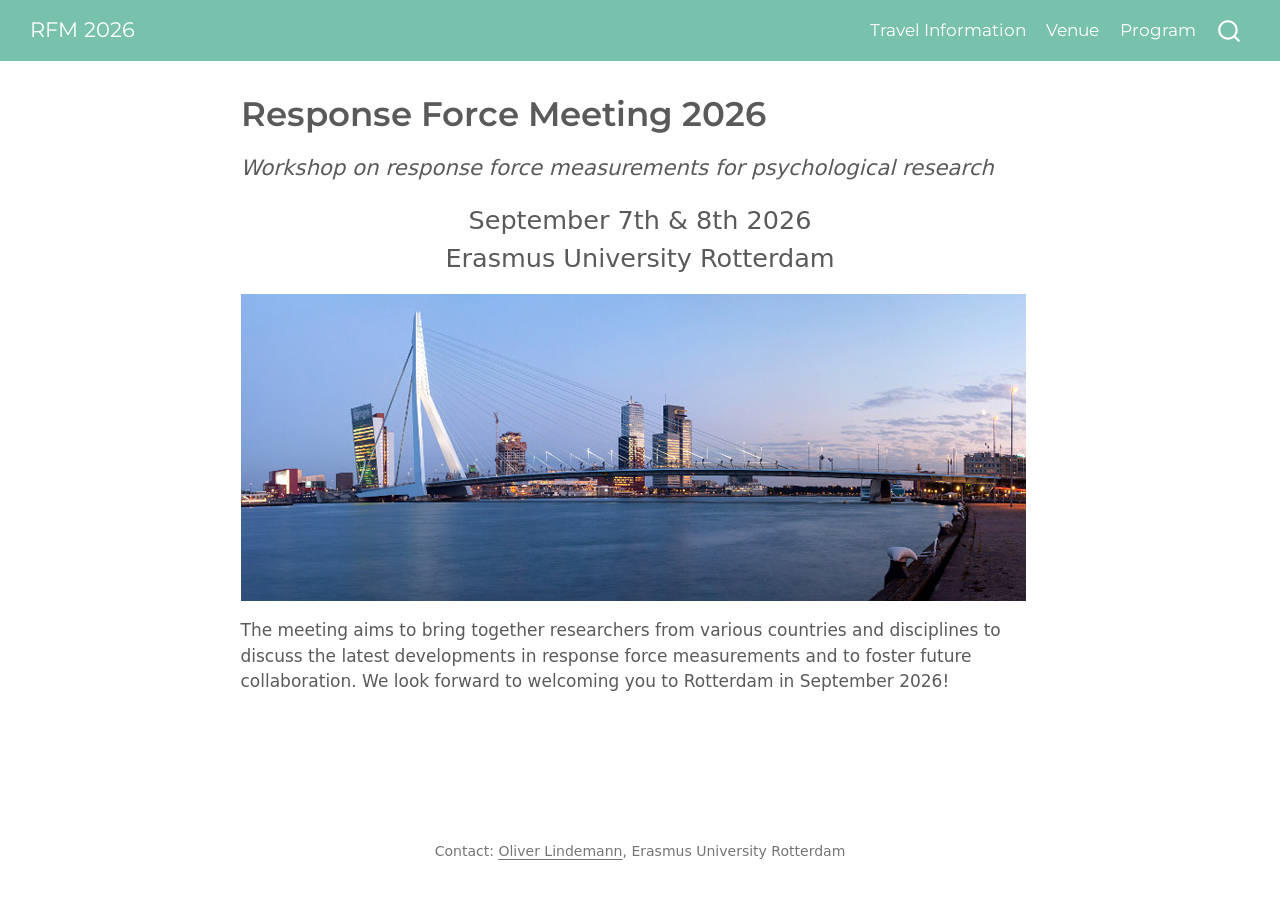
==== docs/index.html @ 226743e3 "travel info" ====
<!DOCTYPE html>
<html xmlns="http://www.w3.org/1999/xhtml" lang="en" xml:lang="en"><head>

<meta charset="utf-8">
<meta name="generator" content="quarto-1.9.36">

<meta name="viewport" content="width=device-width, initial-scale=1.0, user-scalable=yes">


<title>Home – RFM 2026</title>
<style>
/* Default styles provided by pandoc.
** See https://pandoc.org/MANUAL.html#variables-for-html for config info.
*/
code{white-space: pre-wrap;}
span.smallcaps{font-variant: small-caps;}
div.columns{display: flex; gap: min(4vw, 1.5em);}
div.column{flex: auto; overflow-x: auto;}
div.hanging-indent{margin-left: 1.5em; text-indent: -1.5em;}
ul.task-list{list-style: none;}
ul.task-list li input[type="checkbox"] {
  width: 0.8em;
  margin: 0 0.8em 0.2em -1em; /* quarto-specific, see https://github.com/quarto-dev/quarto-cli/issues/4556 */ 
  vertical-align: middle;
}
</style>


<script src="site_libs/quarto-nav/quarto-nav.js"></script>
<script src="site_libs/quarto-nav/headroom.min.js"></script>
<script src="site_libs/clipboard/clipboard.min.js"></script>
<script src="site_libs/quarto-search/autocomplete.umd.js"></script>
<script src="site_libs/quarto-search/fuse.min.js"></script>
<script src="site_libs/quarto-search/quarto-search.js"></script>
<meta name="quarto:offset" content="./">
<script src="site_libs/quarto-html/quarto.js" type="module"></script>
<script src="site_libs/quarto-html/tabsets/tabsets.js" type="module"></script>
<script src="site_libs/quarto-html/popper.min.js"></script>
<script src="site_libs/quarto-html/tippy.umd.min.js"></script>
<script src="site_libs/quarto-html/anchor.min.js"></script>
<link href="site_libs/quarto-html/tippy.css" rel="stylesheet">
<link href="site_libs/quarto-html/quarto-syntax-highlighting-845c23b38eaddc0f92fda52bfe77a8c8.css" rel="stylesheet" id="quarto-text-highlighting-styles">
<script src="site_libs/bootstrap/bootstrap.min.js"></script>
<link href="site_libs/bootstrap/bootstrap-icons.css" rel="stylesheet">
<link href="site_libs/bootstrap/bootstrap-209258432f336cc574c0f847bd0a7210.min.css" rel="stylesheet" append-hash="true" id="quarto-bootstrap" data-mode="light">
<script id="quarto-search-options" type="application/json">{
  "location": "navbar",
  "copy-button": false,
  "collapse-after": 3,
  "panel-placement": "end",
  "type": "overlay",
  "limit": 50,
  "keyboard-shortcut": [
    "f",
    "/",
    "s"
  ],
  "show-item-context": false,
  "language": {
    "search-no-results-text": "No results",
    "search-matching-documents-text": "matching documents",
    "search-copy-link-title": "Copy link to search",
    "search-hide-matches-text": "Hide additional matches",
    "search-more-match-text": "more match in this document",
    "search-more-matches-text": "more matches in this document",
    "search-clear-button-title": "Clear",
    "search-text-placeholder": "",
    "search-detached-cancel-button-title": "Cancel",
    "search-submit-button-title": "Submit",
    "search-label": "Search"
  }
}</script>


<link rel="stylesheet" href="styles.css">
</head>

<body class="nav-fixed fullcontent quarto-light">

<div id="quarto-search-results"></div>
  <header id="quarto-header" class="headroom fixed-top">
    <nav class="navbar navbar-expand-lg " data-bs-theme="dark">
      <div class="navbar-container container-fluid">
      <div class="navbar-brand-container mx-auto">
    <a class="navbar-brand" href="./index.html">
    <span class="navbar-title">RFM 2026</span>
    </a>
  </div>
            <div id="quarto-search" class="" title="Search"></div>
          <button class="navbar-toggler" type="button" data-bs-toggle="collapse" data-bs-target="#navbarCollapse" aria-controls="navbarCollapse" role="menu" aria-expanded="false" aria-label="Toggle navigation" onclick="if (window.quartoToggleHeadroom) { window.quartoToggleHeadroom(); }">
  <span class="navbar-toggler-icon"></span>
</button>
          <div class="collapse navbar-collapse" id="navbarCollapse">
            <ul class="navbar-nav navbar-nav-scroll ms-auto">
  <li class="nav-item">
    <a class="nav-link" href="./travelinfo.html"> 
<span class="menu-text">Travel Information</span></a>
  </li>  
  <li class="nav-item">
    <a class="nav-link" href="./venue.html"> 
<span class="menu-text">Venue</span></a>
  </li>  
  <li class="nav-item">
    <a class="nav-link" href="./program.html"> 
<span class="menu-text">Program</span></a>
  </li>  
</ul>
          </div> <!-- /navcollapse -->
            <div class="quarto-navbar-tools">
</div>
      </div> <!-- /container-fluid -->
    </nav>
</header>
<!-- content -->
<div id="quarto-content" class="quarto-container page-columns page-rows-contents page-layout-article page-navbar">
<!-- sidebar -->
<!-- margin-sidebar -->
    
<!-- main -->
<main class="content" id="quarto-document-content">

<header id="title-block-header" class="quarto-title-block default">
<div class="quarto-title">
<h1 class="title">Response Force Meeting 2026</h1>
</div>



<div class="quarto-title-meta">

    
  
    
  </div>
  


</header>


<div class="lead">
<p><em>Workshop on response force measurements for psychological research</em></p>
<div class="centering large">
<p><strong>September 7th &amp; 8th 2026</strong> <br> <strong>Erasmus University Rotterdam</strong></p>
</div>
</div>
<p><img src="img/rotterdam-wide.jpg" class="img-fluid"></p>
<p>The meeting aims to bring together researchers from various countries and disciplines to discuss the latest developments in response force measurements and to foster future collaboration. We look forward to welcoming you to Rotterdam in September 2026!</p>



</main> <!-- /main -->
<script id="quarto-html-after-body" type="application/javascript">
  window.document.addEventListener("DOMContentLoaded", function (event) {
    const icon = "";
    const anchorJS = new window.AnchorJS();
    anchorJS.options = {
      placement: 'right',
      icon: icon
    };
    anchorJS.add('.anchored');
    const isCodeAnnotation = (el) => {
      for (const clz of el.classList) {
        if (clz.startsWith('code-annotation-')) {                     
          return true;
        }
      }
      return false;
    }
    const onCopySuccess = function(e) {
      // button target
      const button = e.trigger;
      // don't keep focus
      button.blur();
      // flash "checked"
      button.classList.add('code-copy-button-checked');
      var currentTitle = button.getAttribute("title");
      button.setAttribute("title", "Copied!");
      let tooltip;
      if (window.bootstrap) {
        button.setAttribute("data-bs-toggle", "tooltip");
        button.setAttribute("data-bs-placement", "left");
        button.setAttribute("data-bs-title", "Copied!");
        tooltip = new bootstrap.Tooltip(button, 
          { trigger: "manual", 
            customClass: "code-copy-button-tooltip",
            offset: [0, -8]});
        tooltip.show();    
      }
      setTimeout(function() {
        if (tooltip) {
          tooltip.hide();
          button.removeAttribute("data-bs-title");
          button.removeAttribute("data-bs-toggle");
          button.removeAttribute("data-bs-placement");
        }
        button.setAttribute("title", currentTitle);
        button.classList.remove('code-copy-button-checked');
      }, 1000);
      // clear code selection
      e.clearSelection();
    }
    const getTextToCopy = function(trigger) {
      const outerScaffold = trigger.parentElement.cloneNode(true);
      const codeEl = outerScaffold.querySelector('code');
      for (const childEl of codeEl.children) {
        if (isCodeAnnotation(childEl)) {
          childEl.remove();
        }
      }
      return codeEl.innerText;
    }
    const clipboard = new window.ClipboardJS('.code-copy-button:not([data-in-quarto-modal])', {
      text: getTextToCopy
    });
    clipboard.on('success', onCopySuccess);
    if (window.document.getElementById('quarto-embedded-source-code-modal')) {
      const clipboardModal = new window.ClipboardJS('.code-copy-button[data-in-quarto-modal]', {
        text: getTextToCopy,
        container: window.document.getElementById('quarto-embedded-source-code-modal')
      });
      clipboardModal.on('success', onCopySuccess);
    }
      var localhostRegex = new RegExp(/^(?:http|https):\/\/localhost\:?[0-9]*\//);
      var mailtoRegex = new RegExp(/^mailto:/);
        var filterRegex = new RegExp('/' + window.location.host + '/');
      var isInternal = (href) => {
          return filterRegex.test(href) || localhostRegex.test(href) || mailtoRegex.test(href);
      }
      // Inspect non-navigation links and adorn them if external
     var links = window.document.querySelectorAll('a[href]:not(.nav-link):not(.navbar-brand):not(.toc-action):not(.sidebar-link):not(.sidebar-item-toggle):not(.pagination-link):not(.no-external):not([aria-hidden]):not(.dropdown-item):not(.quarto-navigation-tool):not(.about-link)');
      for (var i=0; i<links.length; i++) {
        const link = links[i];
        if (!isInternal(link.href)) {
          // undo the damage that might have been done by quarto-nav.js in the case of
          // links that we want to consider external
          if (link.dataset.originalHref !== undefined) {
            link.href = link.dataset.originalHref;
          }
        }
      }
    function tippyHover(el, contentFn, onTriggerFn, onUntriggerFn) {
      const config = {
        allowHTML: true,
        maxWidth: 500,
        delay: 100,
        arrow: false,
        appendTo: function(el) {
            return el.parentElement;
        },
        interactive: true,
        interactiveBorder: 10,
        theme: 'quarto',
        placement: 'bottom-start',
      };
      if (contentFn) {
        config.content = contentFn;
      }
      if (onTriggerFn) {
        config.onTrigger = onTriggerFn;
      }
      if (onUntriggerFn) {
        config.onUntrigger = onUntriggerFn;
      }
      window.tippy(el, config); 
    }
    const noterefs = window.document.querySelectorAll('a[role="doc-noteref"]');
    for (var i=0; i<noterefs.length; i++) {
      const ref = noterefs[i];
      tippyHover(ref, function() {
        // use id or data attribute instead here
        let href = ref.getAttribute('data-footnote-href') || ref.getAttribute('href');
        try { href = new URL(href).hash; } catch {}
        const id = href.replace(/^#\/?/, "");
        const note = window.document.getElementById(id);
        if (note) {
          return note.innerHTML;
        } else {
          return "";
        }
      });
    }
    const xrefs = window.document.querySelectorAll('a.quarto-xref');
    const processXRef = (id, note) => {
      // Strip column container classes
      const stripColumnClz = (el) => {
        el.classList.remove("page-full", "page-columns");
        if (el.children) {
          for (const child of el.children) {
            stripColumnClz(child);
          }
        }
      }
      stripColumnClz(note)
      if (id === null || id.startsWith('sec-')) {
        // Special case sections, only their first couple elements
        const container = document.createElement("div");
        if (note.children && note.children.length > 2) {
          container.appendChild(note.children[0].cloneNode(true));
          for (let i = 1; i < note.children.length; i++) {
            const child = note.children[i];
            if (child.tagName === "P" && child.innerText === "") {
              continue;
            } else {
              container.appendChild(child.cloneNode(true));
              break;
            }
          }
          if (window.Quarto?.typesetMath) {
            window.Quarto.typesetMath(container);
          }
          return container.innerHTML
        } else {
          if (window.Quarto?.typesetMath) {
            window.Quarto.typesetMath(note);
          }
          return note.innerHTML;
        }
      } else {
        // Remove any anchor links if they are present
        const anchorLink = note.querySelector('a.anchorjs-link');
        if (anchorLink) {
          anchorLink.remove();
        }
        if (window.Quarto?.typesetMath) {
          window.Quarto.typesetMath(note);
        }
        if (note.classList.contains("callout")) {
          return note.outerHTML;
        } else {
          return note.innerHTML;
        }
      }
    }
    for (var i=0; i<xrefs.length; i++) {
      const xref = xrefs[i];
      tippyHover(xref, undefined, function(instance) {
        instance.disable();
        let url = xref.getAttribute('href');
        let hash = undefined; 
        if (url.startsWith('#')) {
          hash = url;
        } else {
          try { hash = new URL(url).hash; } catch {}
        }
        if (hash) {
          const id = hash.replace(/^#\/?/, "");
          const note = window.document.getElementById(id);
          if (note !== null) {
            try {
              const html = processXRef(id, note.cloneNode(true));
              instance.setContent(html);
            } finally {
              instance.enable();
              instance.show();
            }
          } else {
            // See if we can fetch this
            fetch(url.split('#')[0])
            .then(res => res.text())
            .then(html => {
              const parser = new DOMParser();
              const htmlDoc = parser.parseFromString(html, "text/html");
              const note = htmlDoc.getElementById(id);
              if (note !== null) {
                const html = processXRef(id, note);
                instance.setContent(html);
              } 
            }).finally(() => {
              instance.enable();
              instance.show();
            });
          }
        } else {
          // See if we can fetch a full url (with no hash to target)
          // This is a special case and we should probably do some content thinning / targeting
          fetch(url)
          .then(res => res.text())
          .then(html => {
            const parser = new DOMParser();
            const htmlDoc = parser.parseFromString(html, "text/html");
            const note = htmlDoc.querySelector('main.content');
            if (note !== null) {
              // This should only happen for chapter cross references
              // (since there is no id in the URL)
              // remove the first header
              if (note.children.length > 0 && note.children[0].tagName === "HEADER") {
                note.children[0].remove();
              }
              const html = processXRef(null, note);
              instance.setContent(html);
            } 
          }).finally(() => {
            instance.enable();
            instance.show();
          });
        }
      }, function(instance) {
      });
    }
        let selectedAnnoteEl;
        const selectorForAnnotation = ( cell, annotation) => {
          let cellAttr = 'data-code-cell="' + cell + '"';
          let lineAttr = 'data-code-annotation="' +  annotation + '"';
          const selector = 'span[' + cellAttr + '][' + lineAttr + ']';
          return selector;
        }
        const selectCodeLines = (annoteEl) => {
          const doc = window.document;
          const targetCell = annoteEl.getAttribute("data-target-cell");
          const targetAnnotation = annoteEl.getAttribute("data-target-annotation");
          const annoteSpan = window.document.querySelector(selectorForAnnotation(targetCell, targetAnnotation));
          const lines = annoteSpan.getAttribute("data-code-lines").split(",");
          const lineIds = lines.map((line) => {
            return targetCell + "-" + line;
          })
          let top = null;
          let height = null;
          let parent = null;
          if (lineIds.length > 0) {
              //compute the position of the single el (top and bottom and make a div)
              const el = window.document.getElementById(lineIds[0]);
              top = el.offsetTop;
              height = el.offsetHeight;
              parent = el.parentElement.parentElement;
            if (lineIds.length > 1) {
              const lastEl = window.document.getElementById(lineIds[lineIds.length - 1]);
              const bottom = lastEl.offsetTop + lastEl.offsetHeight;
              height = bottom - top;
            }
            if (top !== null && height !== null && parent !== null) {
              // cook up a div (if necessary) and position it 
              let div = window.document.getElementById("code-annotation-line-highlight");
              if (div === null) {
                div = window.document.createElement("div");
                div.setAttribute("id", "code-annotation-line-highlight");
                div.style.position = 'absolute';
                parent.appendChild(div);
              }
              div.style.top = top - 2 + "px";
              div.style.height = height + 4 + "px";
              div.style.left = 0;
              let gutterDiv = window.document.getElementById("code-annotation-line-highlight-gutter");
              if (gutterDiv === null) {
                gutterDiv = window.document.createElement("div");
                gutterDiv.setAttribute("id", "code-annotation-line-highlight-gutter");
                gutterDiv.style.position = 'absolute';
                const codeCell = window.document.getElementById(targetCell);
                const gutter = codeCell.querySelector('.code-annotation-gutter');
                gutter.appendChild(gutterDiv);
              }
              gutterDiv.style.top = top - 2 + "px";
              gutterDiv.style.height = height + 4 + "px";
            }
            selectedAnnoteEl = annoteEl;
          }
        };
        const unselectCodeLines = () => {
          const elementsIds = ["code-annotation-line-highlight", "code-annotation-line-highlight-gutter"];
          elementsIds.forEach((elId) => {
            const div = window.document.getElementById(elId);
            if (div) {
              div.remove();
            }
          });
          selectedAnnoteEl = undefined;
        };
          // Handle positioning of the toggle
      window.addEventListener(
        "resize",
        throttle(() => {
          elRect = undefined;
          if (selectedAnnoteEl) {
            selectCodeLines(selectedAnnoteEl);
          }
        }, 10)
      );
      function throttle(fn, ms) {
      let throttle = false;
      let timer;
        return (...args) => {
          if(!throttle) { // first call gets through
              fn.apply(this, args);
              throttle = true;
          } else { // all the others get throttled
              if(timer) clearTimeout(timer); // cancel #2
              timer = setTimeout(() => {
                fn.apply(this, args);
                timer = throttle = false;
              }, ms);
          }
        };
      }
        // Attach click handler to the DT
        const annoteDls = window.document.querySelectorAll('dt[data-target-cell]');
        for (const annoteDlNode of annoteDls) {
          annoteDlNode.addEventListener('click', (event) => {
            const clickedEl = event.target;
            if (clickedEl !== selectedAnnoteEl) {
              unselectCodeLines();
              const activeEl = window.document.querySelector('dt[data-target-cell].code-annotation-active');
              if (activeEl) {
                activeEl.classList.remove('code-annotation-active');
              }
              selectCodeLines(clickedEl);
              clickedEl.classList.add('code-annotation-active');
            } else {
              // Unselect the line
              unselectCodeLines();
              clickedEl.classList.remove('code-annotation-active');
            }
          });
        }
    const findCites = (el) => {
      const parentEl = el.parentElement;
      if (parentEl) {
        const cites = parentEl.dataset.cites;
        if (cites) {
          return {
            el,
            cites: cites.split(' ')
          };
        } else {
          return findCites(el.parentElement)
        }
      } else {
        return undefined;
      }
    };
    var bibliorefs = window.document.querySelectorAll('a[role="doc-biblioref"]');
    for (var i=0; i<bibliorefs.length; i++) {
      const ref = bibliorefs[i];
      const citeInfo = findCites(ref);
      if (citeInfo) {
        tippyHover(citeInfo.el, function() {
          var popup = window.document.createElement('div');
          citeInfo.cites.forEach(function(cite) {
            var citeDiv = window.document.createElement('div');
            citeDiv.classList.add('hanging-indent');
            citeDiv.classList.add('csl-entry');
            var biblioDiv = window.document.getElementById('ref-' + cite);
            if (biblioDiv) {
              citeDiv.innerHTML = biblioDiv.innerHTML;
            }
            popup.appendChild(citeDiv);
          });
          return popup.innerHTML;
        });
      }
    }
  });
  </script>
</div> <!-- /content -->
<footer class="footer">
  <div class="nav-footer">
    <div class="nav-footer-left">
      &nbsp;
    </div>   
    <div class="nav-footer-center">
<p>Contact: <a href="https://www.eur.nl/essb/people/oliver-lindemann">Oliver Lindemann</a>, Erasmus University Rotterdam</p>
</div>
    <div class="nav-footer-right">
      &nbsp;
    </div>
  </div>
</footer>




</body></html>
---- docs/site_libs/quarto-html/tippy.css ----
.tippy-box[data-animation=fade][data-state=hidden]{opacity:0}[data-tippy-root]{max-width:calc(100vw - 10px)}.tippy-box{position:relative;background-color:#333;color:#fff;border-radius:4px;font-size:14px;line-height:1.4;white-space:normal;outline:0;transition-property:transform,visibility,opacity}.tippy-box[data-placement^=top]>.tippy-arrow{bottom:0}.tippy-box[data-placement^=top]>.tippy-arrow:before{bottom:-7px;left:0;border-width:8px 8px 0;border-top-color:initial;transform-origin:center top}.tippy-box[data-placement^=bottom]>.tippy-arrow{top:0}.tippy-box[data-placement^=bottom]>.tippy-arrow:before{top:-7px;left:0;border-width:0 8px 8px;border-bottom-color:initial;transform-origin:center bottom}.tippy-box[data-placement^=left]>.tippy-arrow{right:0}.tippy-box[data-placement^=left]>.tippy-arrow:before{border-width:8px 0 8px 8px;border-left-color:initial;right:-7px;transform-origin:center left}.tippy-box[data-placement^=right]>.tippy-arrow{left:0}.tippy-box[data-placement^=right]>.tippy-arrow:before{left:-7px;border-width:8px 8px 8px 0;border-right-color:initial;transform-origin:center right}.tippy-box[data-inertia][data-state=visible]{transition-timing-function:cubic-bezier(.54,1.5,.38,1.11)}.tippy-arrow{width:16px;height:16px;color:#333}.tippy-arrow:before{content:"";position:absolute;border-color:transparent;border-style:solid}.tippy-content{position:relative;padding:5px 9px;z-index:1}
---- docs/site_libs/quarto-html/quarto-syntax-highlighting-845c23b38eaddc0f92fda52bfe77a8c8.css ----
/* quarto syntax highlight colors */
:root {
  --quarto-hl-ot-color: #003B4F;
  --quarto-hl-at-color: #657422;
  --quarto-hl-ss-color: #20794D;
  --quarto-hl-an-color: #5E5E5E;
  --quarto-hl-fu-color: #4758AB;
  --quarto-hl-st-color: #20794D;
  --quarto-hl-cf-color: #003B4F;
  --quarto-hl-op-color: #5E5E5E;
  --quarto-hl-er-color: #AD0000;
  --quarto-hl-bn-color: #AD0000;
  --quarto-hl-al-color: #AD0000;
  --quarto-hl-va-color: #111111;
  --quarto-hl-bu-color: inherit;
  --quarto-hl-ex-color: inherit;
  --quarto-hl-pp-color: #AD0000;
  --quarto-hl-in-color: #5E5E5E;
  --quarto-hl-vs-color: #20794D;
  --quarto-hl-wa-color: #5E5E5E;
  --quarto-hl-do-color: #5E5E5E;
  --quarto-hl-im-color: #00769E;
  --quarto-hl-ch-color: #20794D;
  --quarto-hl-dt-color: #AD0000;
  --quarto-hl-fl-color: #AD0000;
  --quarto-hl-co-color: #5E5E5E;
  --quarto-hl-cv-color: #5E5E5E;
  --quarto-hl-cn-color: #8f5902;
  --quarto-hl-sc-color: #5E5E5E;
  --quarto-hl-dv-color: #AD0000;
  --quarto-hl-kw-color: #003B4F;
}

/* other quarto variables */
:root {
  --quarto-font-monospace: SFMono-Regular, Menlo, Monaco, Consolas, "Liberation Mono", "Courier New", monospace;
}

/* syntax highlight based on Pandoc's rules */
pre > code.sourceCode > span {
  color: #003B4F;
}

code.sourceCode > span {
  color: #003B4F;
}

div.sourceCode,
div.sourceCode pre.sourceCode {
  color: #003B4F;
}

/* Normal */
code span {
  color: #003B4F;
}

/* Alert */
code span.al {
  color: #AD0000;
  font-style: inherit;
}

/* Annotation */
code span.an {
  color: #5E5E5E;
  font-style: inherit;
}

/* Attribute */
code span.at {
  color: #657422;
  font-style: inherit;
}

/* BaseN */
code span.bn {
  color: #AD0000;
  font-style: inherit;
}

/* BuiltIn */
code span.bu {
  font-style: inherit;
}

/* ControlFlow */
code span.cf {
  color: #003B4F;
  font-weight: bold;
  font-style: inherit;
}

/* Char */
code span.ch {
  color: #20794D;
  font-style: inherit;
}

/* Constant */
code span.cn {
  color: #8f5902;
  font-style: inherit;
}

/* Comment */
code span.co {
  color: #5E5E5E;
  font-style: inherit;
}

/* CommentVar */
code span.cv {
  color: #5E5E5E;
  font-style: italic;
}

/* Documentation */
code span.do {
  color: #5E5E5E;
  font-style: italic;
}

/* DataType */
code span.dt {
  color: #AD0000;
  font-style: inherit;
}

/* DecVal */
code span.dv {
  color: #AD0000;
  font-style: inherit;
}

/* Error */
code span.er {
  color: #AD0000;
  font-style: inherit;
}

/* Extension */
code span.ex {
  font-style: inherit;
}

/* Float */
code span.fl {
  color: #AD0000;
  font-style: inherit;
}

/* Function */
code span.fu {
  color: #4758AB;
  font-style: inherit;
}

/* Import */
code span.im {
  color: #00769E;
  font-style: inherit;
}

/* Information */
code span.in {
  color: #5E5E5E;
  font-style: inherit;
}

/* Keyword */
code span.kw {
  color: #003B4F;
  font-weight: bold;
  font-style: inherit;
}

/* Operator */
code span.op {
  color: #5E5E5E;
  font-style: inherit;
}

/* Other */
code span.ot {
  color: #003B4F;
  font-style: inherit;
}

/* Preprocessor */
code span.pp {
  color: #AD0000;
  font-style: inherit;
}

/* SpecialChar */
code span.sc {
  color: #5E5E5E;
  font-style: inherit;
}

/* SpecialString */
code span.ss {
  color: #20794D;
  font-style: inherit;
}

/* String */
code span.st {
  color: #20794D;
  font-style: inherit;
}

/* Variable */
code span.va {
  color: #111111;
  font-style: inherit;
}

/* VerbatimString */
code span.vs {
  color: #20794D;
  font-style: inherit;
}

/* Warning */
code span.wa {
  color: #5E5E5E;
  font-style: italic;
}

.prevent-inlining {
  content: "</";
}

/*# sourceMappingURL=ac89f0bb514bba72461919f78549e31c.css.map */
---- docs/styles.css ----
/* css styles */
.hero {
  width: 67%;
  max-height: 400px;
  margin-left: auto;
  margin-right: auto;
  display: block;
  padding-top: 20px;
  padding-bottom: 20px;
}

.quarto-about-jolla p.subtitle {
 text-align: center;
}

.card-other-values {
  margin-bottom: 0;
}

.quarto-grid-item .card-other-values tr > td:first-of-type {
    font-weight: 600;
    padding-right: 0;
    padding-left: 0;
    vertical-align: top;
    width: 50%;
}

.pub-list a.btn {
  font-size: 80%;
  border-radius: 4px;
  border: 1px solid black;
  margin-top: 0.5rem;
  margin-bottom: 1.5rem;
  margin-right: 0.2rem;
  padding-left: 0.5rem;
  padding-right: 0.5rem;
  padding-top: 0.25rem;
  padding-bottom: 0.25rem;
}

iframe.slide-deck {
  border: 3px solid #dee2e6;
  width: 100%;
  height: 475px;
}


.centering {
  text-align: center;
}

.tiny  {font-size: 0.5em;}
.scriptsize  {font-size: 0.7em;}
.footnotesize  {font-size: 0.8em;}
.small {font-size: 0.9em}
.normalsize  {font-size: 1em;}
.large  {font-size: 1.2em;}
.Large  {font-size: 1.44em;}
.LARGE  {font-size: 1.728em;}
.huge  {font-size: 2.074em;}
.Huge {font-size: 2.488em;}
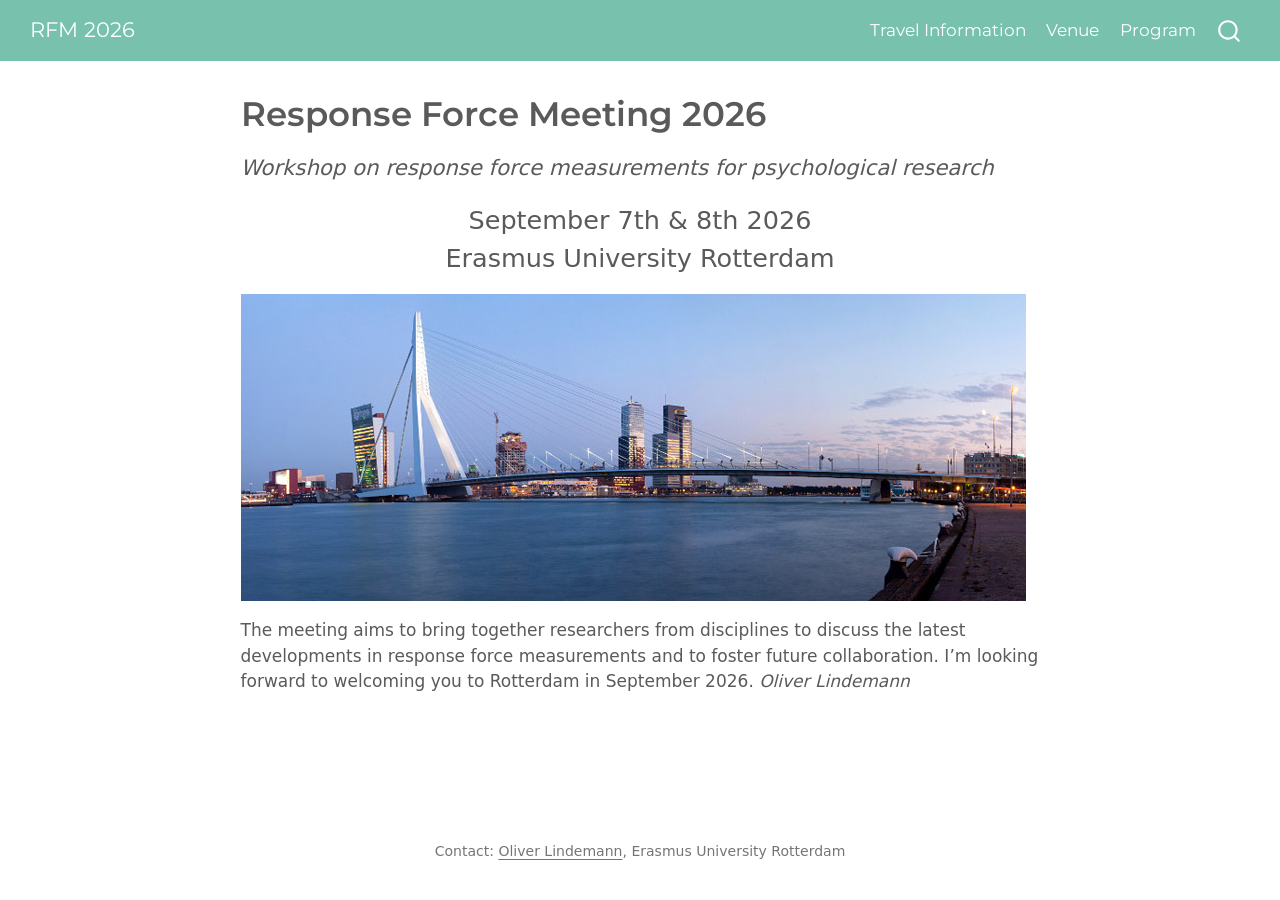
==== commit 77bd2f1e: "Update website" ====
--- a/docs/index.html
+++ b/docs/index.html
@@ -2,7 +2,7 @@
 <html xmlns="http://www.w3.org/1999/xhtml" lang="en" xml:lang="en"><head>
 
 <meta charset="utf-8">
-<meta name="generator" content="quarto-1.9.36">
+<meta name="generator" content="quarto-1.9.37">
 
 <meta name="viewport" content="width=device-width, initial-scale=1.0, user-scalable=yes">
 
@@ -39,7 +39,7 @@
 <script src="site_libs/quarto-html/tippy.umd.min.js"></script>
 <script src="site_libs/quarto-html/anchor.min.js"></script>
 <link href="site_libs/quarto-html/tippy.css" rel="stylesheet">
-<link href="site_libs/quarto-html/quarto-syntax-highlighting-845c23b38eaddc0f92fda52bfe77a8c8.css" rel="stylesheet" id="quarto-text-highlighting-styles">
+<link href="site_libs/quarto-html/quarto-syntax-highlighting-7f8f88aac4f3542376d5c11b86a4c14d.css" rel="stylesheet" id="quarto-text-highlighting-styles">
 <script src="site_libs/bootstrap/bootstrap.min.js"></script>
 <link href="site_libs/bootstrap/bootstrap-icons.css" rel="stylesheet">
 <link href="site_libs/bootstrap/bootstrap-209258432f336cc574c0f847bd0a7210.min.css" rel="stylesheet" append-hash="true" id="quarto-bootstrap" data-mode="light">
@@ -145,7 +145,7 @@
 </div>
 </div>
 <p><img src="img/rotterdam-wide.jpg" class="img-fluid"></p>
-<p>The meeting aims to bring together researchers from various countries and disciplines to discuss the latest developments in response force measurements and to foster future collaboration. We look forward to welcoming you to Rotterdam in September 2026!</p>
+<p>The meeting aims to bring together researchers from disciplines to discuss the latest developments in response force measurements and to foster future collaboration. I’m looking forward to welcoming you to Rotterdam in September 2026. <em>Oliver Lindemann</em></p>
 
 
 
--- a/docs/site_libs/quarto-html/quarto-syntax-highlighting-7f8f88aac4f3542376d5c11b86a4c14d.css
+++ b/docs/site_libs/quarto-html/quarto-syntax-highlighting-7f8f88aac4f3542376d5c11b86a4c14d.css
@@ -0,0 +1,236 @@
+/* quarto syntax highlight colors */
+:root {
+  --quarto-hl-ot-color: #003B4F;
+  --quarto-hl-at-color: #657422;
+  --quarto-hl-ss-color: #20794D;
+  --quarto-hl-an-color: #5E5E5E;
+  --quarto-hl-fu-color: #4758AB;
+  --quarto-hl-st-color: #20794D;
+  --quarto-hl-cf-color: #003B4F;
+  --quarto-hl-op-color: #5E5E5E;
+  --quarto-hl-er-color: #AD0000;
+  --quarto-hl-bn-color: #AD0000;
+  --quarto-hl-al-color: #AD0000;
+  --quarto-hl-va-color: #111111;
+  --quarto-hl-bu-color: inherit;
+  --quarto-hl-ex-color: inherit;
+  --quarto-hl-pp-color: #AD0000;
+  --quarto-hl-in-color: #5E5E5E;
+  --quarto-hl-vs-color: #20794D;
+  --quarto-hl-wa-color: #5E5E5E;
+  --quarto-hl-do-color: #5E5E5E;
+  --quarto-hl-im-color: #00769E;
+  --quarto-hl-ch-color: #20794D;
+  --quarto-hl-dt-color: #AD0000;
+  --quarto-hl-fl-color: #AD0000;
+  --quarto-hl-co-color: #5E5E5E;
+  --quarto-hl-cv-color: #5E5E5E;
+  --quarto-hl-cn-color: #8f5902;
+  --quarto-hl-sc-color: #5E5E5E;
+  --quarto-hl-dv-color: #AD0000;
+  --quarto-hl-kw-color: #003B4F;
+}
+
+/* other quarto variables */
+:root {
+  --quarto-font-monospace: SFMono-Regular, Menlo, Monaco, Consolas, "Liberation Mono", "Courier New", monospace;
+}
+
+/* syntax highlight based on Pandoc's rules */
+pre > code.sourceCode > span {
+  color: #003B4F;
+}
+
+code.sourceCode > span {
+  color: #003B4F;
+}
+
+div.sourceCode,
+div.sourceCode pre.sourceCode {
+  color: #003B4F;
+}
+
+/* Normal */
+code span {
+  color: #003B4F;
+}
+
+/* Alert */
+code span.al {
+  color: #AD0000;
+  font-style: inherit;
+}
+
+/* Annotation */
+code span.an {
+  color: #5E5E5E;
+  font-style: inherit;
+}
+
+/* Attribute */
+code span.at {
+  color: #657422;
+  font-style: inherit;
+}
+
+/* BaseN */
+code span.bn {
+  color: #AD0000;
+  font-style: inherit;
+}
+
+/* BuiltIn */
+code span.bu {
+  font-style: inherit;
+}
+
+/* ControlFlow */
+code span.cf {
+  color: #003B4F;
+  font-weight: bold;
+  font-style: inherit;
+}
+
+/* Char */
+code span.ch {
+  color: #20794D;
+  font-style: inherit;
+}
+
+/* Constant */
+code span.cn {
+  color: #8f5902;
+  font-style: inherit;
+}
+
+/* Comment */
+code span.co {
+  color: #5E5E5E;
+  font-style: inherit;
+}
+
+/* CommentVar */
+code span.cv {
+  color: #5E5E5E;
+  font-style: italic;
+}
+
+/* Documentation */
+code span.do {
+  color: #5E5E5E;
+  font-style: italic;
+}
+
+/* DataType */
+code span.dt {
+  color: #AD0000;
+  font-style: inherit;
+}
+
+/* DecVal */
+code span.dv {
+  color: #AD0000;
+  font-style: inherit;
+}
+
+/* Error */
+code span.er {
+  color: #AD0000;
+  font-style: inherit;
+}
+
+/* Extension */
+code span.ex {
+  font-style: inherit;
+}
+
+/* Float */
+code span.fl {
+  color: #AD0000;
+  font-style: inherit;
+}
+
+/* Function */
+code span.fu {
+  color: #4758AB;
+  font-style: inherit;
+}
+
+/* Import */
+code span.im {
+  color: #00769E;
+  font-style: inherit;
+}
+
+/* Information */
+code span.in {
+  color: #5E5E5E;
+  font-style: inherit;
+}
+
+/* Keyword */
+code span.kw {
+  color: #003B4F;
+  font-weight: bold;
+  font-style: inherit;
+}
+
+/* Operator */
+code span.op {
+  color: #5E5E5E;
+  font-style: inherit;
+}
+
+/* Other */
+code span.ot {
+  color: #003B4F;
+  font-style: inherit;
+}
+
+/* Preprocessor */
+code span.pp {
+  color: #AD0000;
+  font-style: inherit;
+}
+
+/* SpecialChar */
+code span.sc {
+  color: #5E5E5E;
+  font-style: inherit;
+}
+
+/* SpecialString */
+code span.ss {
+  color: #20794D;
+  font-style: inherit;
+}
+
+/* String */
+code span.st {
+  color: #20794D;
+  font-style: inherit;
+}
+
+/* Variable */
+code span.va {
+  color: #111111;
+  font-style: inherit;
+}
+
+/* VerbatimString */
+code span.vs {
+  color: #20794D;
+  font-style: inherit;
+}
+
+/* Warning */
+code span.wa {
+  color: #5E5E5E;
+  font-style: italic;
+}
+
+.prevent-inlining {
+  content: "</";
+}
+
+/*# sourceMappingURL=789ad8cd35626ba772517505b42a116e.css.map */
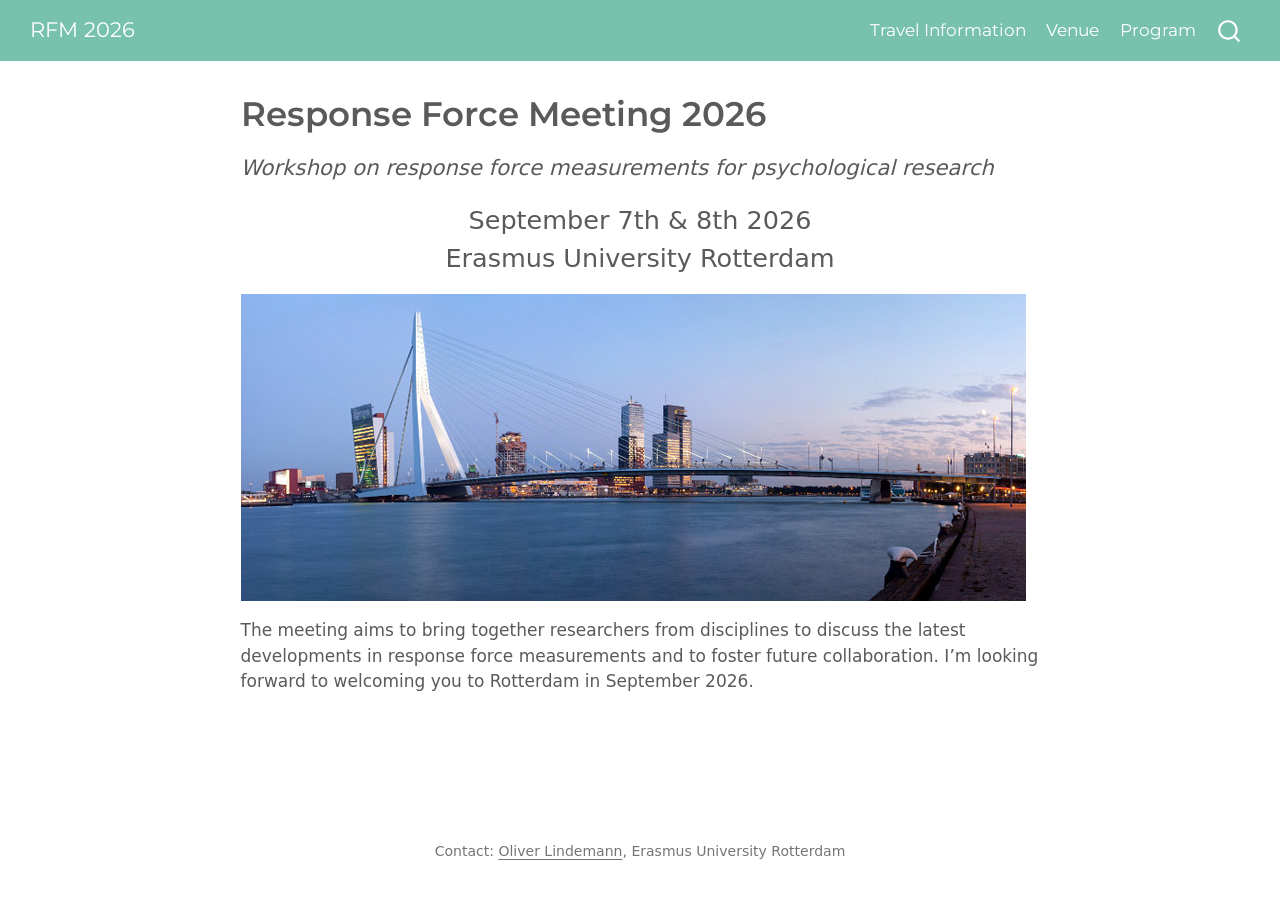
==== commit d9296b01: "Update website" ====
--- a/docs/index.html
+++ b/docs/index.html
@@ -145,7 +145,7 @@
 </div>
 </div>
 <p><img src="img/rotterdam-wide.jpg" class="img-fluid"></p>
-<p>The meeting aims to bring together researchers from disciplines to discuss the latest developments in response force measurements and to foster future collaboration. I’m looking forward to welcoming you to Rotterdam in September 2026. <em>Oliver Lindemann</em></p>
+<p>The meeting aims to bring together researchers from disciplines to discuss the latest developments in response force measurements and to foster future collaboration. I’m looking forward to welcoming you to Rotterdam in September 2026.</p>
 
 
 
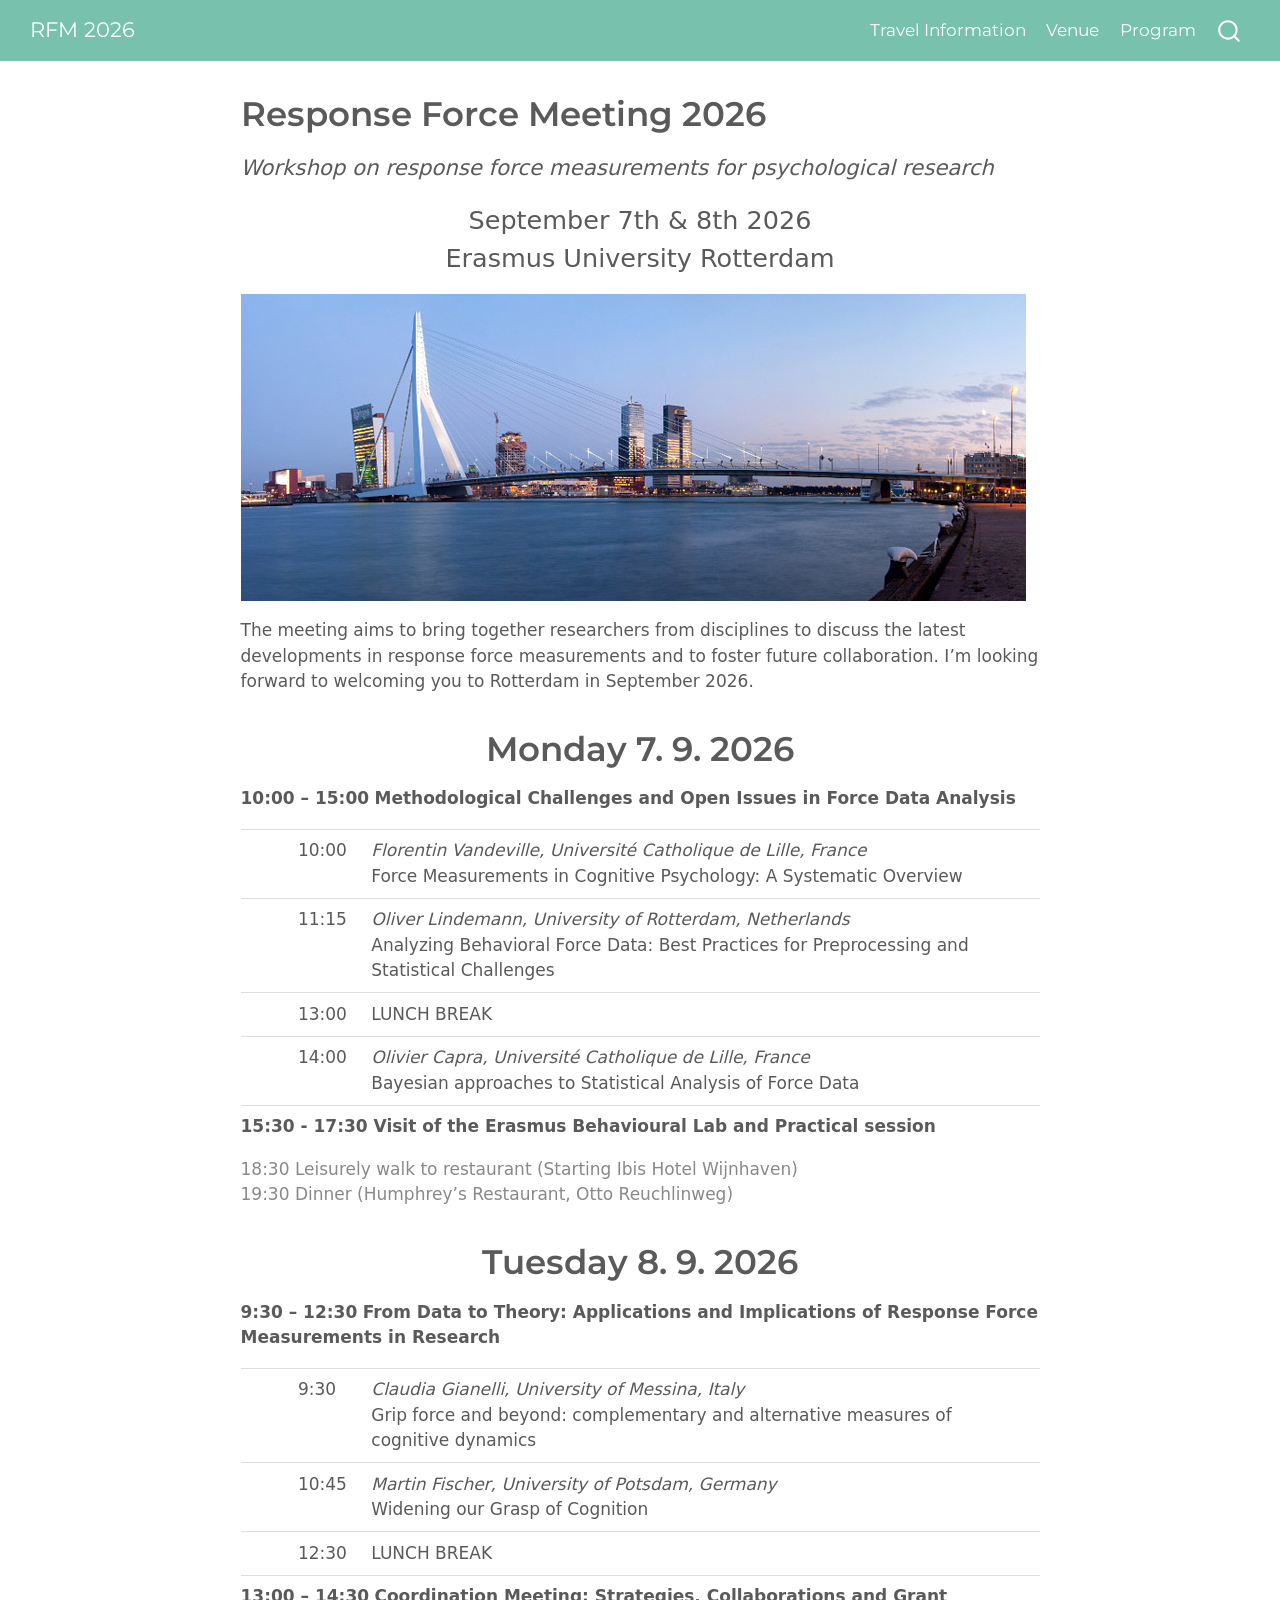
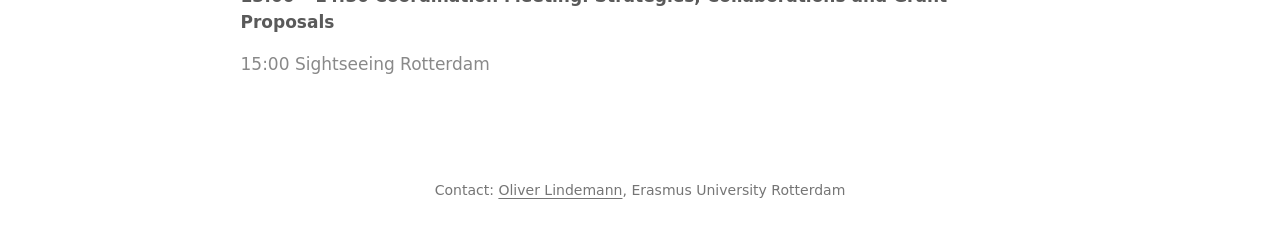
==== commit 9ac44228: "Update website" ====
--- a/docs/index.html
+++ b/docs/index.html
@@ -2,7 +2,7 @@
 <html xmlns="http://www.w3.org/1999/xhtml" lang="en" xml:lang="en"><head>
 
 <meta charset="utf-8">
-<meta name="generator" content="quarto-1.9.37">
+<meta name="generator" content="quarto-1.9.38">
 
 <meta name="viewport" content="width=device-width, initial-scale=1.0, user-scalable=yes">
 
@@ -39,7 +39,7 @@
 <script src="site_libs/quarto-html/tippy.umd.min.js"></script>
 <script src="site_libs/quarto-html/anchor.min.js"></script>
 <link href="site_libs/quarto-html/tippy.css" rel="stylesheet">
-<link href="site_libs/quarto-html/quarto-syntax-highlighting-7f8f88aac4f3542376d5c11b86a4c14d.css" rel="stylesheet" id="quarto-text-highlighting-styles">
+<link href="site_libs/quarto-html/quarto-syntax-highlighting-15634bcf2e68342d4ad2dfa704d543f6.css" rel="stylesheet" id="quarto-text-highlighting-styles">
 <script src="site_libs/bootstrap/bootstrap.min.js"></script>
 <link href="site_libs/bootstrap/bootstrap-icons.css" rel="stylesheet">
 <link href="site_libs/bootstrap/bootstrap-209258432f336cc574c0f847bd0a7210.min.css" rel="stylesheet" append-hash="true" id="quarto-bootstrap" data-mode="light">
@@ -146,6 +146,75 @@
 </div>
 <p><img src="img/rotterdam-wide.jpg" class="img-fluid"></p>
 <p>The meeting aims to bring together researchers from disciplines to discuss the latest developments in response force measurements and to foster future collaboration. I’m looking forward to welcoming you to Rotterdam in September 2026.</p>
+<section id="monday-7.-9.-2026" class="level1 centering">
+<h1>Monday 7. 9. 2026</h1>
+</section>
+<p><strong>10:00 – 15:00</strong> <strong>Methodological Challenges and Open Issues in Force Data Analysis</strong></p>
+<table class="caption-top table">
+<colgroup>
+<col style="width: 6%">
+<col style="width: 9%">
+<col style="width: 83%">
+</colgroup>
+<tbody>
+<tr class="odd">
+<td></td>
+<td>10:00</td>
+<td><em>Florentin Vandeville, Université Catholique de Lille, France</em> <br> Force Measurements in Cognitive Psychology: A Systematic Overview</td>
+</tr>
+<tr class="even">
+<td></td>
+<td>11:15</td>
+<td><em>Oliver Lindemann, University of Rotterdam, Netherlands</em> <br> Analyzing Behavioral Force Data: Best Practices for Preprocessing and Statistical Challenges</td>
+</tr>
+<tr class="odd">
+<td></td>
+<td>13:00</td>
+<td>LUNCH BREAK</td>
+</tr>
+<tr class="even">
+<td></td>
+<td>14:00</td>
+<td><em>Olivier Capra, Université Catholique de Lille, France</em> <br> Bayesian approaches to Statistical Analysis of Force Data</td>
+</tr>
+</tbody>
+</table>
+<p><strong>15:30 - 17:30 Visit of the Erasmus Behavioural Lab and Practical session</strong></p>
+<div class="gray-text">
+<p>18:30 Leisurely walk to restaurant (Starting Ibis Hotel Wijnhaven)<br> 19:30 Dinner (Humphrey’s Restaurant, Otto Reuchlinweg)</p>
+</div>
+<section id="tuesday-8.-9.-2026" class="level1 centering">
+<h1>Tuesday 8. 9. 2026</h1>
+</section>
+<p><strong>9:30 – 12:30</strong> <strong>From Data to Theory: Applications and Implications of Response Force Measurements in Research</strong></p>
+<table class="caption-top table">
+<colgroup>
+<col style="width: 6%">
+<col style="width: 9%">
+<col style="width: 83%">
+</colgroup>
+<tbody>
+<tr class="odd">
+<td></td>
+<td>9:30</td>
+<td><em>Claudia Gianelli, University of Messina, Italy</em> <br> Grip force and beyond: complementary and alternative measures of cognitive dynamics</td>
+</tr>
+<tr class="even">
+<td></td>
+<td>10:45</td>
+<td><em>Martin Fischer, University of Potsdam, Germany</em> <br> Widening our Grasp of Cognition</td>
+</tr>
+<tr class="odd">
+<td></td>
+<td>12:30</td>
+<td>LUNCH BREAK</td>
+</tr>
+</tbody>
+</table>
+<p><strong>13:00 – 14:30</strong> <strong>Coordination Meeting: Strategies, Collaborations and Grant Proposals</strong></p>
+<div class="gray-text">
+<p>15:00 Sightseeing Rotterdam</p>
+</div>
 
 
 
--- a/docs/site_libs/quarto-html/quarto-syntax-highlighting-15634bcf2e68342d4ad2dfa704d543f6.css
+++ b/docs/site_libs/quarto-html/quarto-syntax-highlighting-15634bcf2e68342d4ad2dfa704d543f6.css
@@ -0,0 +1,236 @@
+/* quarto syntax highlight colors */
+:root {
+  --quarto-hl-ot-color: #003B4F;
+  --quarto-hl-at-color: #657422;
+  --quarto-hl-ss-color: #20794D;
+  --quarto-hl-an-color: #5E5E5E;
+  --quarto-hl-fu-color: #4758AB;
+  --quarto-hl-st-color: #20794D;
+  --quarto-hl-cf-color: #003B4F;
+  --quarto-hl-op-color: #5E5E5E;
+  --quarto-hl-er-color: #AD0000;
+  --quarto-hl-bn-color: #AD0000;
+  --quarto-hl-al-color: #AD0000;
+  --quarto-hl-va-color: #111111;
+  --quarto-hl-bu-color: inherit;
+  --quarto-hl-ex-color: inherit;
+  --quarto-hl-pp-color: #AD0000;
+  --quarto-hl-in-color: #5E5E5E;
+  --quarto-hl-vs-color: #20794D;
+  --quarto-hl-wa-color: #5E5E5E;
+  --quarto-hl-do-color: #5E5E5E;
+  --quarto-hl-im-color: #00769E;
+  --quarto-hl-ch-color: #20794D;
+  --quarto-hl-dt-color: #AD0000;
+  --quarto-hl-fl-color: #AD0000;
+  --quarto-hl-co-color: #5E5E5E;
+  --quarto-hl-cv-color: #5E5E5E;
+  --quarto-hl-cn-color: #8f5902;
+  --quarto-hl-sc-color: #5E5E5E;
+  --quarto-hl-dv-color: #AD0000;
+  --quarto-hl-kw-color: #003B4F;
+}
+
+/* other quarto variables */
+:root {
+  --quarto-font-monospace: SFMono-Regular, Menlo, Monaco, Consolas, "Liberation Mono", "Courier New", monospace;
+}
+
+/* syntax highlight based on Pandoc's rules */
+pre > code.sourceCode > span {
+  color: #003B4F;
+}
+
+code.sourceCode > span {
+  color: #003B4F;
+}
+
+div.sourceCode,
+div.sourceCode pre.sourceCode {
+  color: #003B4F;
+}
+
+/* Normal */
+code span {
+  color: #003B4F;
+}
+
+/* Alert */
+code span.al {
+  color: #AD0000;
+  font-style: inherit;
+}
+
+/* Annotation */
+code span.an {
+  color: #5E5E5E;
+  font-style: inherit;
+}
+
+/* Attribute */
+code span.at {
+  color: #657422;
+  font-style: inherit;
+}
+
+/* BaseN */
+code span.bn {
+  color: #AD0000;
+  font-style: inherit;
+}
+
+/* BuiltIn */
+code span.bu {
+  font-style: inherit;
+}
+
+/* ControlFlow */
+code span.cf {
+  color: #003B4F;
+  font-weight: bold;
+  font-style: inherit;
+}
+
+/* Char */
+code span.ch {
+  color: #20794D;
+  font-style: inherit;
+}
+
+/* Constant */
+code span.cn {
+  color: #8f5902;
+  font-style: inherit;
+}
+
+/* Comment */
+code span.co {
+  color: #5E5E5E;
+  font-style: inherit;
+}
+
+/* CommentVar */
+code span.cv {
+  color: #5E5E5E;
+  font-style: italic;
+}
+
+/* Documentation */
+code span.do {
+  color: #5E5E5E;
+  font-style: italic;
+}
+
+/* DataType */
+code span.dt {
+  color: #AD0000;
+  font-style: inherit;
+}
+
+/* DecVal */
+code span.dv {
+  color: #AD0000;
+  font-style: inherit;
+}
+
+/* Error */
+code span.er {
+  color: #AD0000;
+  font-style: inherit;
+}
+
+/* Extension */
+code span.ex {
+  font-style: inherit;
+}
+
+/* Float */
+code span.fl {
+  color: #AD0000;
+  font-style: inherit;
+}
+
+/* Function */
+code span.fu {
+  color: #4758AB;
+  font-style: inherit;
+}
+
+/* Import */
+code span.im {
+  color: #00769E;
+  font-style: inherit;
+}
+
+/* Information */
+code span.in {
+  color: #5E5E5E;
+  font-style: inherit;
+}
+
+/* Keyword */
+code span.kw {
+  color: #003B4F;
+  font-weight: bold;
+  font-style: inherit;
+}
+
+/* Operator */
+code span.op {
+  color: #5E5E5E;
+  font-style: inherit;
+}
+
+/* Other */
+code span.ot {
+  color: #003B4F;
+  font-style: inherit;
+}
+
+/* Preprocessor */
+code span.pp {
+  color: #AD0000;
+  font-style: inherit;
+}
+
+/* SpecialChar */
+code span.sc {
+  color: #5E5E5E;
+  font-style: inherit;
+}
+
+/* SpecialString */
+code span.ss {
+  color: #20794D;
+  font-style: inherit;
+}
+
+/* String */
+code span.st {
+  color: #20794D;
+  font-style: inherit;
+}
+
+/* Variable */
+code span.va {
+  color: #111111;
+  font-style: inherit;
+}
+
+/* VerbatimString */
+code span.vs {
+  color: #20794D;
+  font-style: inherit;
+}
+
+/* Warning */
+code span.wa {
+  color: #5E5E5E;
+  font-style: italic;
+}
+
+.prevent-inlining {
+  content: "</";
+}
+
+/*# sourceMappingURL=f23921c56f73e400b49028c9186a1aa0.css.map */
--- a/docs/styles.css
+++ b/docs/styles.css
@@ -45,6 +45,10 @@
 }
 
 
+.gray-text {
+    color: #898989;
+}
+
 .centering {
   text-align: center;
 }
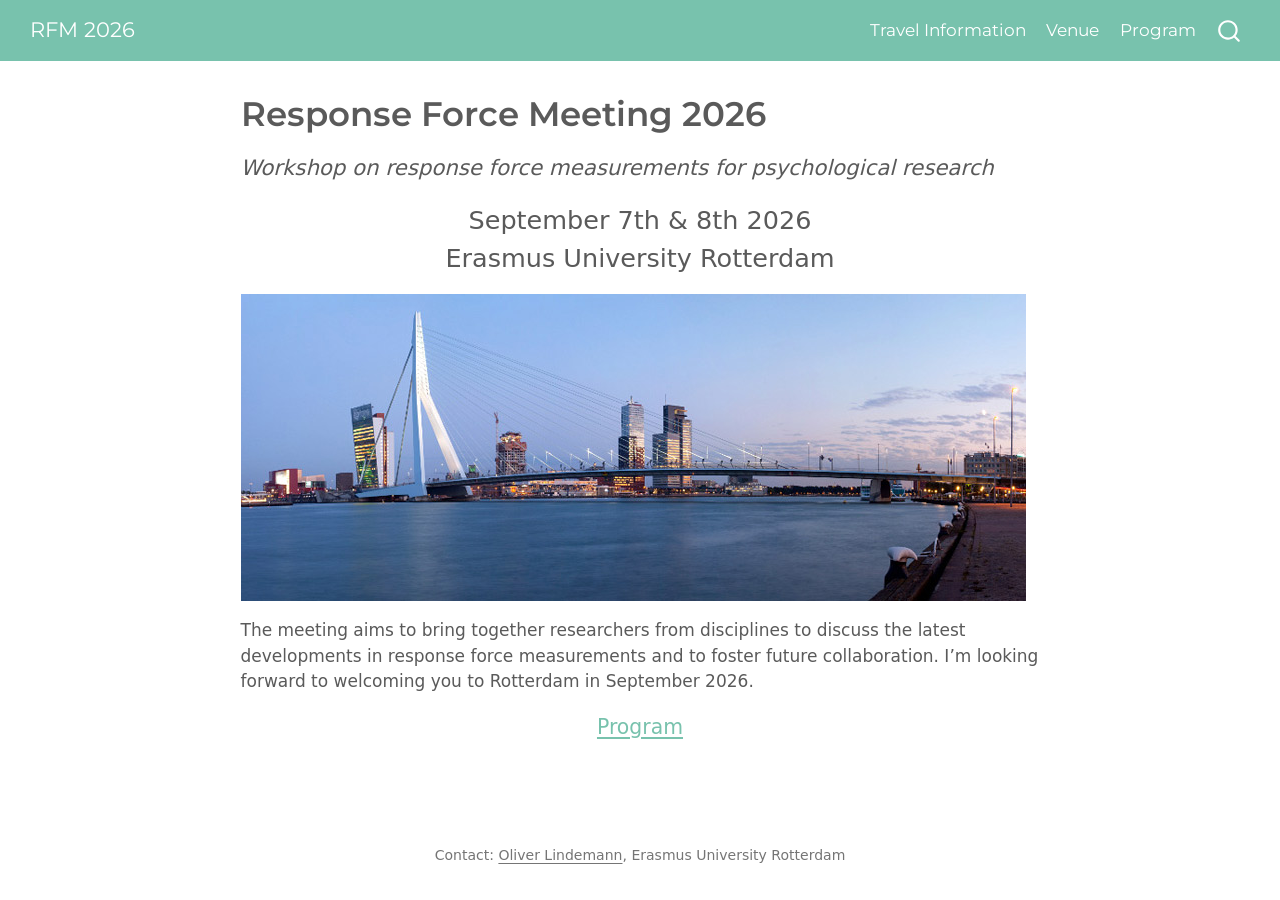
==== commit 49fe9d05: "Update website" ====
--- a/docs/index.html
+++ b/docs/index.html
@@ -146,74 +146,8 @@
 </div>
 <p><img src="img/rotterdam-wide.jpg" class="img-fluid"></p>
 <p>The meeting aims to bring together researchers from disciplines to discuss the latest developments in response force measurements and to foster future collaboration. I’m looking forward to welcoming you to Rotterdam in September 2026.</p>
-<section id="monday-7.-9.-2026" class="level1 centering">
-<h1>Monday 7. 9. 2026</h1>
-</section>
-<p><strong>10:00 – 15:00</strong> <strong>Methodological Challenges and Open Issues in Force Data Analysis</strong></p>
-<table class="caption-top table">
-<colgroup>
-<col style="width: 6%">
-<col style="width: 9%">
-<col style="width: 83%">
-</colgroup>
-<tbody>
-<tr class="odd">
-<td></td>
-<td>10:00</td>
-<td><em>Florentin Vandeville, Université Catholique de Lille, France</em> <br> Force Measurements in Cognitive Psychology: A Systematic Overview</td>
-</tr>
-<tr class="even">
-<td></td>
-<td>11:15</td>
-<td><em>Oliver Lindemann, University of Rotterdam, Netherlands</em> <br> Analyzing Behavioral Force Data: Best Practices for Preprocessing and Statistical Challenges</td>
-</tr>
-<tr class="odd">
-<td></td>
-<td>13:00</td>
-<td>LUNCH BREAK</td>
-</tr>
-<tr class="even">
-<td></td>
-<td>14:00</td>
-<td><em>Olivier Capra, Université Catholique de Lille, France</em> <br> Bayesian approaches to Statistical Analysis of Force Data</td>
-</tr>
-</tbody>
-</table>
-<p><strong>15:30 - 17:30 Visit of the Erasmus Behavioural Lab and Practical session</strong></p>
-<div class="gray-text">
-<p>18:30 Leisurely walk to restaurant (Starting Ibis Hotel Wijnhaven)<br> 19:30 Dinner (Humphrey’s Restaurant, Otto Reuchlinweg)</p>
-</div>
-<section id="tuesday-8.-9.-2026" class="level1 centering">
-<h1>Tuesday 8. 9. 2026</h1>
-</section>
-<p><strong>9:30 – 12:30</strong> <strong>From Data to Theory: Applications and Implications of Response Force Measurements in Research</strong></p>
-<table class="caption-top table">
-<colgroup>
-<col style="width: 6%">
-<col style="width: 9%">
-<col style="width: 83%">
-</colgroup>
-<tbody>
-<tr class="odd">
-<td></td>
-<td>9:30</td>
-<td><em>Claudia Gianelli, University of Messina, Italy</em> <br> Grip force and beyond: complementary and alternative measures of cognitive dynamics</td>
-</tr>
-<tr class="even">
-<td></td>
-<td>10:45</td>
-<td><em>Martin Fischer, University of Potsdam, Germany</em> <br> Widening our Grasp of Cognition</td>
-</tr>
-<tr class="odd">
-<td></td>
-<td>12:30</td>
-<td>LUNCH BREAK</td>
-</tr>
-</tbody>
-</table>
-<p><strong>13:00 – 14:30</strong> <strong>Coordination Meeting: Strategies, Collaborations and Grant Proposals</strong></p>
-<div class="gray-text">
-<p>15:00 Sightseeing Rotterdam</p>
+<div class="large centering">
+<p><a href="./program.html">Program</a></p>
 </div>
 
 
--- a/docs/styles.css
+++ b/docs/styles.css
@@ -46,7 +46,7 @@
 
 
 .gray-text {
-    color: #898989;
+    color: #999999;
 }
 
 .centering {
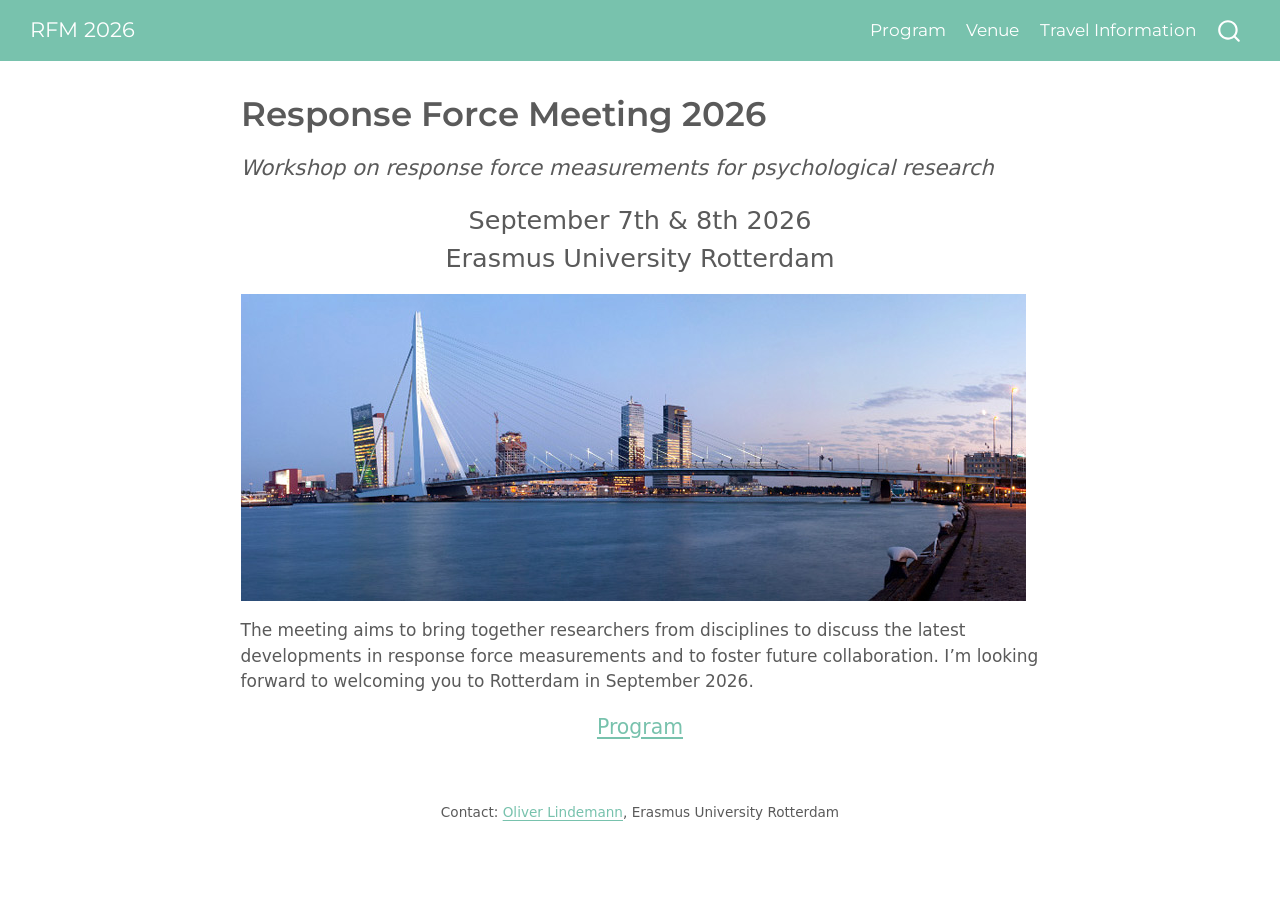
==== commit 7f8423b9: "Update website" ====
--- a/docs/index.html
+++ b/docs/index.html
@@ -93,16 +93,16 @@
           <div class="collapse navbar-collapse" id="navbarCollapse">
             <ul class="navbar-nav navbar-nav-scroll ms-auto">
   <li class="nav-item">
-    <a class="nav-link" href="./travelinfo.html"> 
-<span class="menu-text">Travel Information</span></a>
+    <a class="nav-link" href="./program.html"> 
+<span class="menu-text">Program</span></a>
   </li>  
   <li class="nav-item">
     <a class="nav-link" href="./venue.html"> 
 <span class="menu-text">Venue</span></a>
   </li>  
   <li class="nav-item">
-    <a class="nav-link" href="./program.html"> 
-<span class="menu-text">Program</span></a>
+    <a class="nav-link" href="./travelinfo.html"> 
+<span class="menu-text">Travel Information</span></a>
   </li>  
 </ul>
           </div> <!-- /navcollapse -->
@@ -148,6 +148,10 @@
 <p>The meeting aims to bring together researchers from disciplines to discuss the latest developments in response force measurements and to foster future collaboration. I’m looking forward to welcoming you to Rotterdam in September 2026.</p>
 <div class="large centering">
 <p><a href="./program.html">Program</a></p>
+</div>
+<p><br></p>
+<div class="footnotesize centering">
+<p>Contact: <a href="https://www.eur.nl/essb/people/oliver-lindemann">Oliver Lindemann</a>, Erasmus University Rotterdam</p>
 </div>
 
 
@@ -554,19 +558,6 @@
   });
   </script>
 </div> <!-- /content -->
-<footer class="footer">
-  <div class="nav-footer">
-    <div class="nav-footer-left">
-      &nbsp;
-    </div>   
-    <div class="nav-footer-center">
-<p>Contact: <a href="https://www.eur.nl/essb/people/oliver-lindemann">Oliver Lindemann</a>, Erasmus University Rotterdam</p>
-</div>
-    <div class="nav-footer-right">
-      &nbsp;
-    </div>
-  </div>
-</footer>
 
 
 
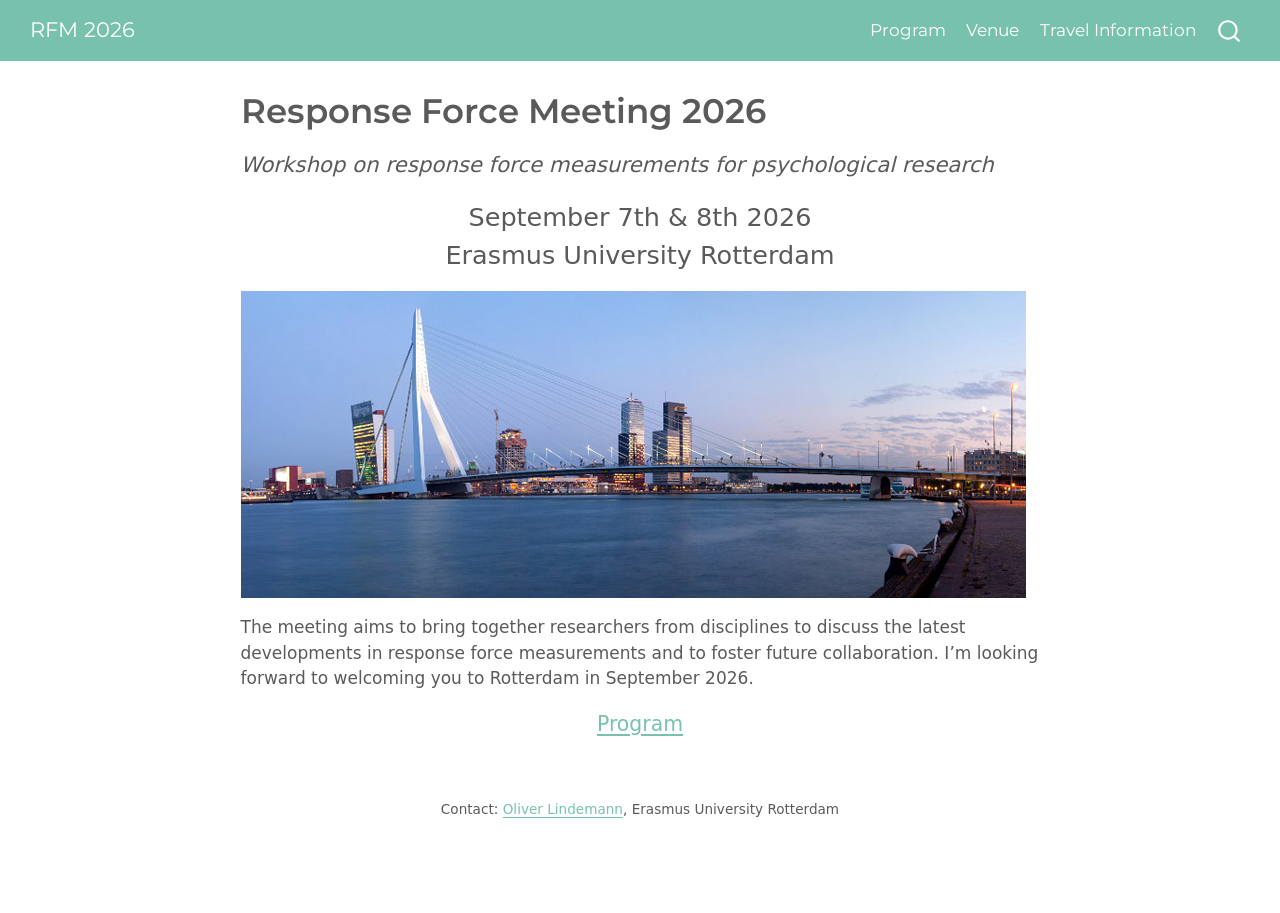
==== commit da1d99a9: "Update website" ====
--- a/docs/index.html
+++ b/docs/index.html
@@ -2,7 +2,7 @@
 <html xmlns="http://www.w3.org/1999/xhtml" lang="en" xml:lang="en"><head>
 
 <meta charset="utf-8">
-<meta name="generator" content="quarto-1.9.38">
+<meta name="generator" content="quarto-1.10.18">
 
 <meta name="viewport" content="width=device-width, initial-scale=1.0, user-scalable=yes">
 
@@ -12,10 +12,13 @@
 /* Default styles provided by pandoc.
 ** See https://pandoc.org/MANUAL.html#variables-for-html for config info.
 */
-code{white-space: pre-wrap;}
 span.smallcaps{font-variant: small-caps;}
-div.columns{display: flex; gap: min(4vw, 1.5em);}
-div.column{flex: auto; overflow-x: auto;}
+div.columns{display: flex; gap: 1.5em;}
+div.column{flex: auto;}
+@media screen {
+div.columns{gap: min(4vw, 1.5em);}
+div.column{overflow-x: auto;}
+}
 div.hanging-indent{margin-left: 1.5em; text-indent: -1.5em;}
 ul.task-list{list-style: none;}
 ul.task-list li input[type="checkbox"] {
@@ -39,10 +42,10 @@
 <script src="site_libs/quarto-html/tippy.umd.min.js"></script>
 <script src="site_libs/quarto-html/anchor.min.js"></script>
 <link href="site_libs/quarto-html/tippy.css" rel="stylesheet">
-<link href="site_libs/quarto-html/quarto-syntax-highlighting-15634bcf2e68342d4ad2dfa704d543f6.css" rel="stylesheet" id="quarto-text-highlighting-styles">
+<link href="site_libs/quarto-html/quarto-syntax-highlighting-64a204ab8560d761af7679ceaba22944.css" rel="stylesheet" id="quarto-text-highlighting-styles">
 <script src="site_libs/bootstrap/bootstrap.min.js"></script>
 <link href="site_libs/bootstrap/bootstrap-icons.css" rel="stylesheet">
-<link href="site_libs/bootstrap/bootstrap-209258432f336cc574c0f847bd0a7210.min.css" rel="stylesheet" append-hash="true" id="quarto-bootstrap" data-mode="light">
+<link href="site_libs/bootstrap/bootstrap-49c41919638fea6ecf1c0046264dcccb.min.css" rel="stylesheet" append-hash="true" id="quarto-bootstrap" data-mode="light">
 <script id="quarto-search-options" type="application/json">{
   "location": "navbar",
   "copy-button": false,
--- a/docs/site_libs/quarto-html/quarto-syntax-highlighting-64a204ab8560d761af7679ceaba22944.css
+++ b/docs/site_libs/quarto-html/quarto-syntax-highlighting-64a204ab8560d761af7679ceaba22944.css
@@ -0,0 +1,236 @@
+/* quarto syntax highlight colors */
+:root {
+  --quarto-hl-ot-color: #003B4F;
+  --quarto-hl-at-color: #657422;
+  --quarto-hl-ss-color: #20794D;
+  --quarto-hl-an-color: #5E5E5E;
+  --quarto-hl-fu-color: #4758AB;
+  --quarto-hl-st-color: #20794D;
+  --quarto-hl-cf-color: #003B4F;
+  --quarto-hl-op-color: #5E5E5E;
+  --quarto-hl-er-color: #AD0000;
+  --quarto-hl-bn-color: #AD0000;
+  --quarto-hl-al-color: #AD0000;
+  --quarto-hl-va-color: #111111;
+  --quarto-hl-bu-color: inherit;
+  --quarto-hl-ex-color: inherit;
+  --quarto-hl-pp-color: #AD0000;
+  --quarto-hl-in-color: #5E5E5E;
+  --quarto-hl-vs-color: #20794D;
+  --quarto-hl-wa-color: #5E5E5E;
+  --quarto-hl-do-color: #5E5E5E;
+  --quarto-hl-im-color: #00769E;
+  --quarto-hl-ch-color: #20794D;
+  --quarto-hl-dt-color: #AD0000;
+  --quarto-hl-fl-color: #AD0000;
+  --quarto-hl-co-color: #5E5E5E;
+  --quarto-hl-cv-color: #5E5E5E;
+  --quarto-hl-cn-color: #8f5902;
+  --quarto-hl-sc-color: #5E5E5E;
+  --quarto-hl-dv-color: #AD0000;
+  --quarto-hl-kw-color: #003B4F;
+}
+
+/* other quarto variables */
+:root {
+  --quarto-font-monospace: SFMono-Regular, Menlo, Monaco, Consolas, "Liberation Mono", "Courier New", monospace;
+}
+
+/* syntax highlight based on Pandoc's rules */
+pre > code.sourceCode > span {
+  color: #003B4F;
+}
+
+code.sourceCode > span {
+  color: #003B4F;
+}
+
+div.sourceCode,
+div.sourceCode pre.sourceCode {
+  color: #003B4F;
+}
+
+/* Normal */
+code span {
+  color: #003B4F;
+}
+
+/* Alert */
+code span.al {
+  color: #AD0000;
+  font-style: inherit;
+}
+
+/* Annotation */
+code span.an {
+  color: #5E5E5E;
+  font-style: inherit;
+}
+
+/* Attribute */
+code span.at {
+  color: #657422;
+  font-style: inherit;
+}
+
+/* BaseN */
+code span.bn {
+  color: #AD0000;
+  font-style: inherit;
+}
+
+/* BuiltIn */
+code span.bu {
+  font-style: inherit;
+}
+
+/* ControlFlow */
+code span.cf {
+  color: #003B4F;
+  font-weight: bold;
+  font-style: inherit;
+}
+
+/* Char */
+code span.ch {
+  color: #20794D;
+  font-style: inherit;
+}
+
+/* Constant */
+code span.cn {
+  color: #8f5902;
+  font-style: inherit;
+}
+
+/* Comment */
+code span.co {
+  color: #5E5E5E;
+  font-style: inherit;
+}
+
+/* CommentVar */
+code span.cv {
+  color: #5E5E5E;
+  font-style: italic;
+}
+
+/* Documentation */
+code span.do {
+  color: #5E5E5E;
+  font-style: italic;
+}
+
+/* DataType */
+code span.dt {
+  color: #AD0000;
+  font-style: inherit;
+}
+
+/* DecVal */
+code span.dv {
+  color: #AD0000;
+  font-style: inherit;
+}
+
+/* Error */
+code span.er {
+  color: #AD0000;
+  font-style: inherit;
+}
+
+/* Extension */
+code span.ex {
+  font-style: inherit;
+}
+
+/* Float */
+code span.fl {
+  color: #AD0000;
+  font-style: inherit;
+}
+
+/* Function */
+code span.fu {
+  color: #4758AB;
+  font-style: inherit;
+}
+
+/* Import */
+code span.im {
+  color: #00769E;
+  font-style: inherit;
+}
+
+/* Information */
+code span.in {
+  color: #5E5E5E;
+  font-style: inherit;
+}
+
+/* Keyword */
+code span.kw {
+  color: #003B4F;
+  font-weight: bold;
+  font-style: inherit;
+}
+
+/* Operator */
+code span.op {
+  color: #5E5E5E;
+  font-style: inherit;
+}
+
+/* Other */
+code span.ot {
+  color: #003B4F;
+  font-style: inherit;
+}
+
+/* Preprocessor */
+code span.pp {
+  color: #AD0000;
+  font-style: inherit;
+}
+
+/* SpecialChar */
+code span.sc {
+  color: #5E5E5E;
+  font-style: inherit;
+}
+
+/* SpecialString */
+code span.ss {
+  color: #20794D;
+  font-style: inherit;
+}
+
+/* String */
+code span.st {
+  color: #20794D;
+  font-style: inherit;
+}
+
+/* Variable */
+code span.va {
+  color: #111111;
+  font-style: inherit;
+}
+
+/* VerbatimString */
+code span.vs {
+  color: #20794D;
+  font-style: inherit;
+}
+
+/* Warning */
+code span.wa {
+  color: #5E5E5E;
+  font-style: italic;
+}
+
+.prevent-inlining {
+  content: "</";
+}
+
+/*# sourceMappingURL=9d8d5bb603a83b8298b89080a598c93b.css.map */
